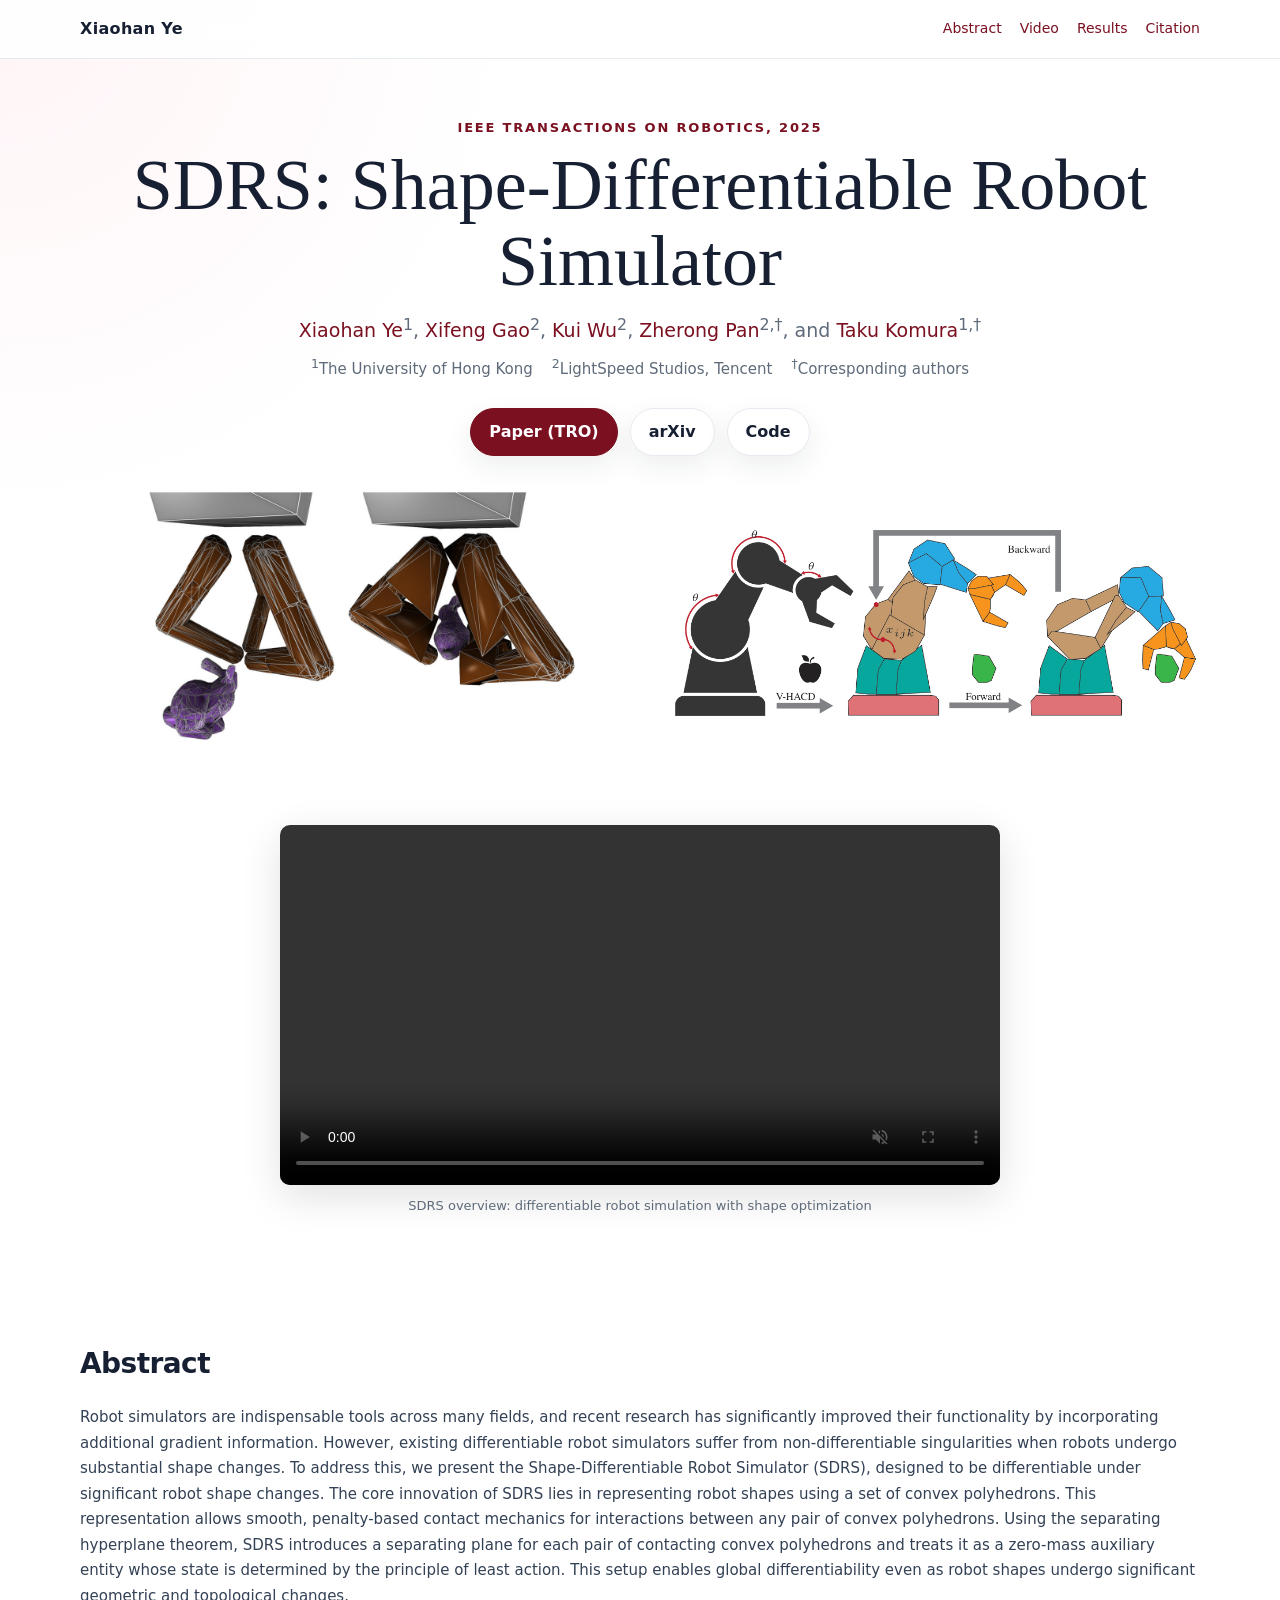
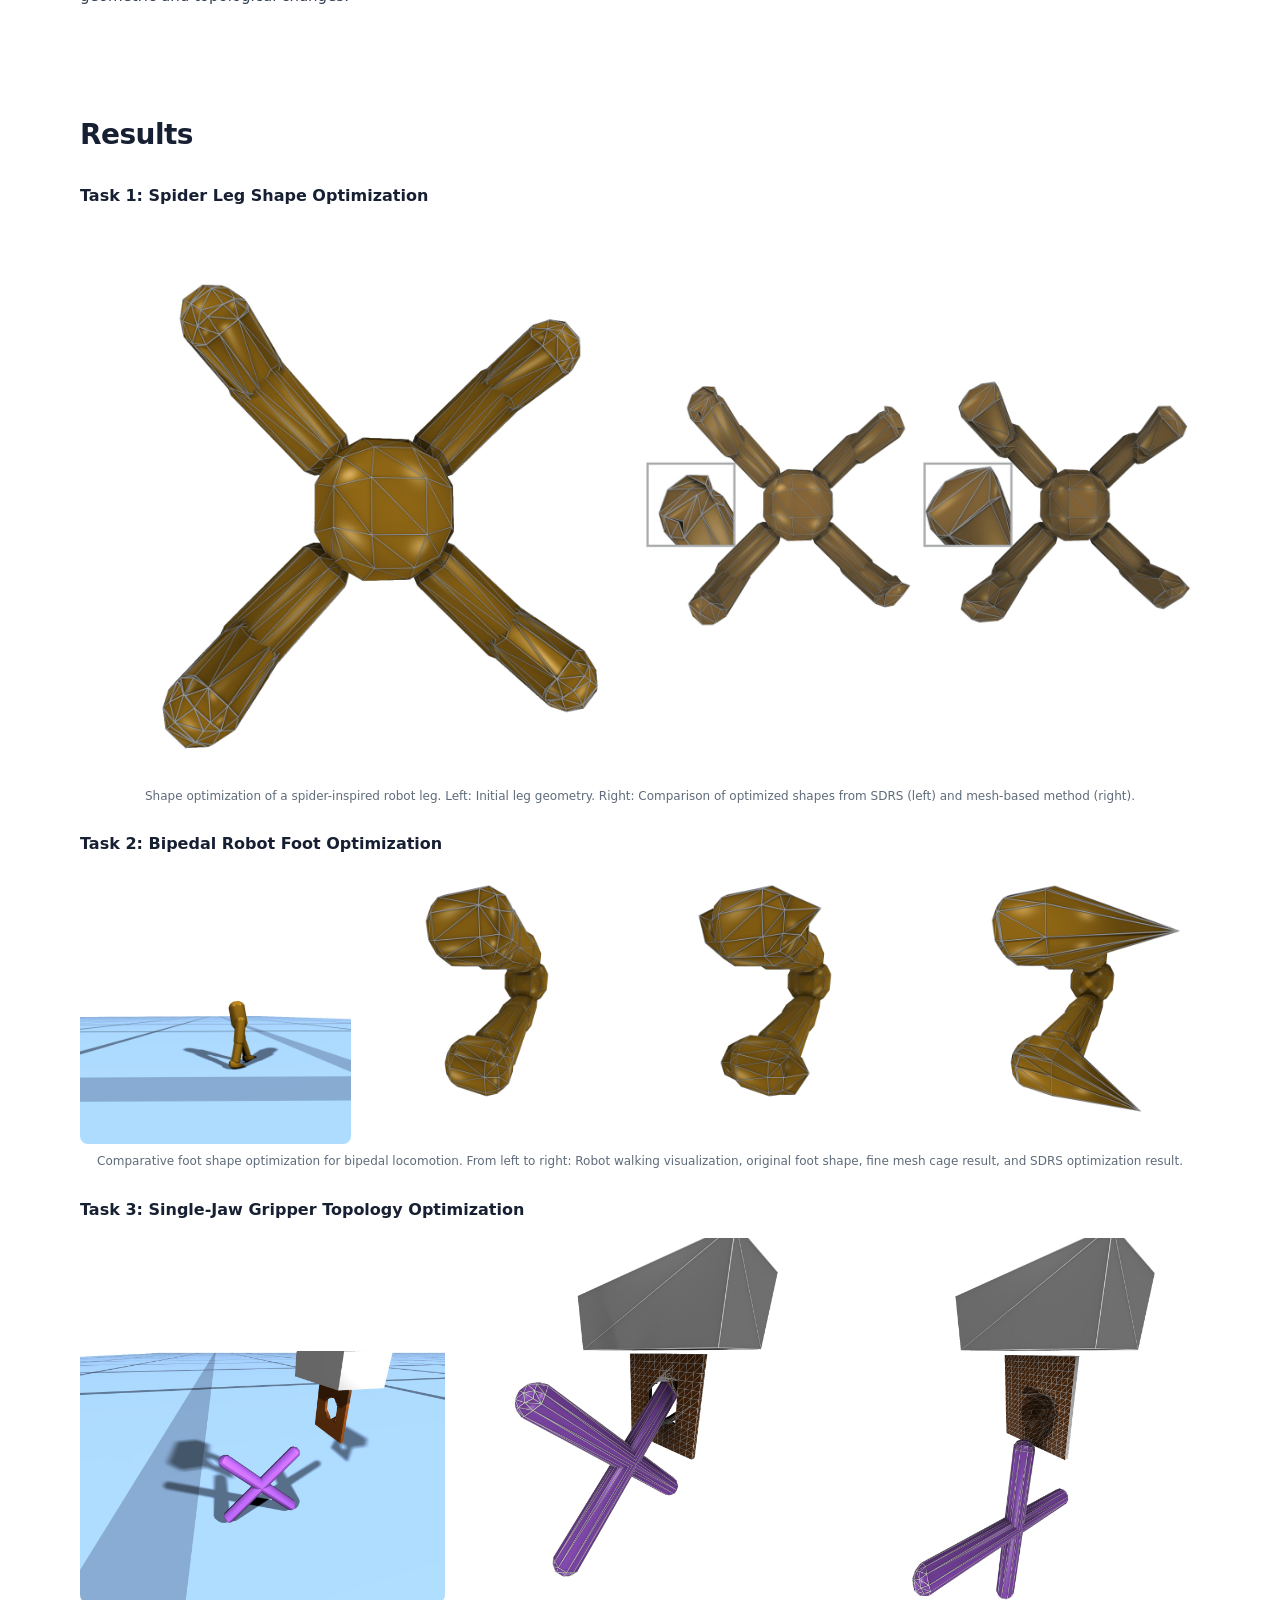
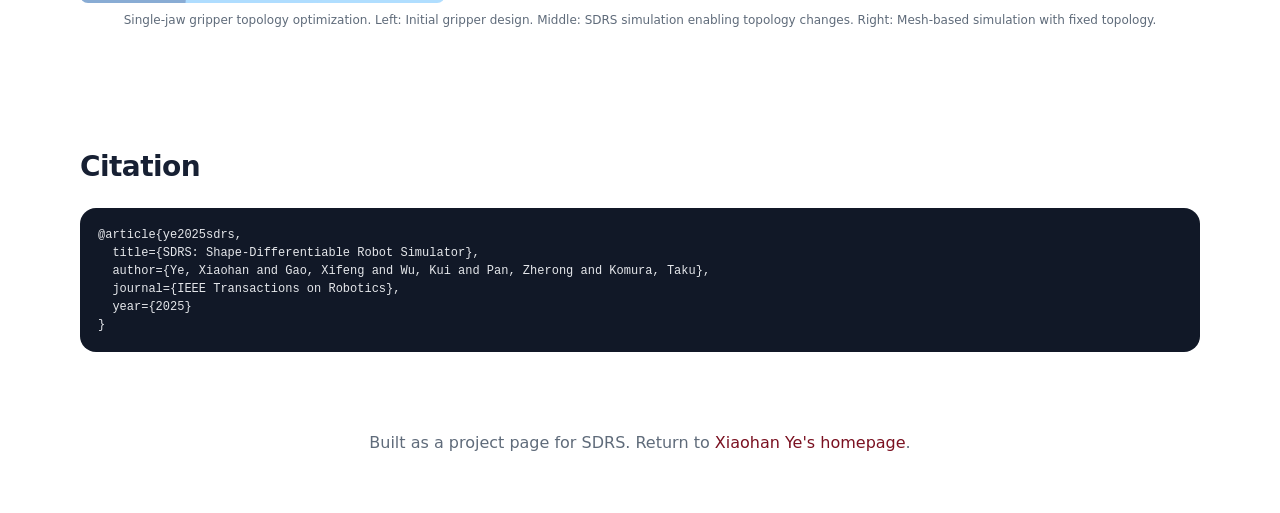
==== sdrs/index.html @ 5a02ea46 "add sdrs" ====
<!doctype html>
<html lang="en">
<head>
  <meta charset="utf-8">
  <meta name="viewport" content="width=device-width, initial-scale=1">
  <title>SDRS: Shape-Differentiable Robot Simulator</title>
  <meta name="description" content="Project page for SDRS: Shape-Differentiable Robot Simulator.">
  <meta name="author" content="Xiaohan Ye">
  <meta property="og:title" content="SDRS: Shape-Differentiable Robot Simulator">
  <meta property="og:description" content="A robot simulator differentiable with respect to state, control, and robot shape under large geometric and topological changes.">
  <meta property="og:image" content="https://xiaohanye99.github.io/sdrs/assets/img/tro/fig2_pipeline.jpg">
  <link rel="stylesheet" href="style.css">
</head>
<body>
  <nav class="nav"><div class="container nav-inner"><a class="brand" href="../">Xiaohan Ye</a><div class="nav-links"><a href="#abstract">Abstract</a><a href="#video">Video</a><a href="#results">Results</a><a href="#citation">Citation</a></div></div></nav>
  
  <header class="hero container">
    <div class="eyebrow">IEEE Transactions on Robotics, 2025</div>
    <h1>SDRS: Shape-Differentiable Robot Simulator</h1>
    <div class="authors">
      <a href="../">Xiaohan Ye</a><sup>1</sup>, 
      <a href="https://gaoxifeng.github.io/">Xifeng Gao</a><sup>2</sup>, 
      <a href="https://kuiwuchn.github.io/">Kui Wu</a><sup>2</sup>, 
      <a href="https://dyingbrain.github.io/">Zherong Pan</a><sup>2,†</sup>, and 
      <a href="https://i.cs.hku.hk/~taku/">Taku Komura</a><sup>1,†</sup>
    </div>
    <div class="affiliations"><sup>1</sup>The University of Hong Kong &nbsp;&nbsp; <sup>2</sup>LightSpeed Studios, Tencent &nbsp;&nbsp; <sup>†</sup>Corresponding authors</div>
    <div class="actions">
      <a class="button primary" href="https://ieeexplore.ieee.org/document/11266917">Paper (TRO)</a>
      <a class="button" href="https://arxiv.org/abs/2412.19127">arXiv</a>
      <a class="button" href="https://bitbucket.org/runningblade/libdifferentiable/src/ConvexHullPBAD/">Code</a>
    </div>
    
    <!-- Teaser: original Fig. 1 and Fig. 2 sources from TRO25__SDRS -->
    <div style="display:grid; grid-template-columns:1fr 1fr; gap:20px; margin-top:30px; align-items:center;">
      <img src="assets/img/tro/fig1_teaser.jpg" alt="Gripper shape optimization teaser" style="width:100%; height:260px; object-fit:contain; border-radius:8px; display:block;">
      <img src="assets/img/fig2_co_design.jpg" alt="Differentiable robot co-design pipeline with annotations" style="width:100%; height:260px; object-fit:contain; border-radius:8px; display:block;">
    </div>
    
    <!-- Main Video -->
    <section id="video" style="margin-top:35px;">
      <div style="max-width:720px; margin:0 auto; border-radius:10px; overflow:hidden; box-shadow:0 12px 40px rgba(0,0,0,0.12);">
        <video controls autoplay muted loop preload="metadata" style="width:100%; display:block;" src="assets/video/main.mp4"></video>
      </div>
      <div style="text-align:center; margin-top:10px; color:var(--muted); font-size:13px;">SDRS overview: differentiable robot simulation with shape optimization</div>
    </section>
  </header>
  
  <main>
    <section id="abstract" class="container">
      <h2 class="section-title">Abstract</h2>
      <p style="font-size:15px; line-height:1.7; color:#334155;">Robot simulators are indispensable tools across many fields, and recent research has significantly improved their functionality by incorporating additional gradient information. However, existing differentiable robot simulators suffer from non-differentiable singularities when robots undergo substantial shape changes. To address this, we present the Shape-Differentiable Robot Simulator (SDRS), designed to be differentiable under significant robot shape changes. The core innovation of SDRS lies in representing robot shapes using a set of convex polyhedrons. This representation allows smooth, penalty-based contact mechanics for interactions between any pair of convex polyhedrons. Using the separating hyperplane theorem, SDRS introduces a separating plane for each pair of contacting convex polyhedrons and treats it as a zero-mass auxiliary entity whose state is determined by the principle of least action. This setup enables global differentiability even as robot shapes undergo significant geometric and topological changes.</p>
    </section>

    <section id="results" class="container">
      <h2 class="section-title">Results</h2>

      <!-- Task 1: Spider Leg Shape Optimization -->
      <h3 style="font-size:16px; margin:25px 0 15px;">Task 1: Spider Leg Shape Optimization</h3>
      <div style="display:grid; grid-template-columns:1fr 1fr; gap:12px; margin-bottom:8px; align-items:center;">
        <img src="assets/img/tro/spider_original.jpg" alt="Initial spider leg design" style="width:100%; height:auto; border-radius:8px; display:block;">
        <img src="assets/img/tro/spider_shape_compare.jpg" alt="Optimized spider leg shapes comparison" style="width:100%; height:auto; border-radius:8px; display:block;">
      </div>
      <div style="font-size:12px; color:var(--muted); margin-bottom:25px; text-align:center;">Shape optimization of a spider-inspired robot leg. Left: Initial leg geometry. Right: Comparison of optimized shapes from SDRS (left) and mesh-based method (right).</div>

      <!-- Task 2: Bipedal Robot Foot Optimization -->
      <h3 style="font-size:16px; margin:25px 0 15px;">Task 2: Bipedal Robot Foot Optimization</h3>
      <div style="display:grid; grid-template-columns:repeat(4, 1fr); gap:12px; margin-bottom:8px; align-items:center;">
        <img src="assets/img/bipedal_0.jpg" alt="Bipedal robot walking render" style="width:100%; border-radius:8px; display:block;">
        <img src="assets/img/tro/bipedal_original.jpg" alt="Original bipedal foot design" style="width:100%; border-radius:8px; display:block;">
        <img src="assets/img/tro/bipedal_mesh_fine.jpg" alt="Foot optimized with fine mesh cage" style="width:100%; border-radius:8px; display:block;">
        <img src="assets/img/tro/bipedal_ours.jpg" alt="Foot optimized with SDRS" style="width:100%; border-radius:8px; display:block;">
      </div>
      <div style="font-size:12px; color:var(--muted); margin-bottom:25px; text-align:center;">Comparative foot shape optimization for bipedal locomotion. From left to right: Robot walking visualization, original foot shape, fine mesh cage result, and SDRS optimization result.</div>

      <!-- Task 3: Single-Jaw Gripper Topology Optimization -->
      <h3 style="font-size:16px; margin:25px 0 15px;">Task 3: Single-Jaw Gripper Topology Optimization</h3>
      <div style="display:grid; grid-template-columns:repeat(3, 1fr); gap:12px; margin-bottom:8px; align-items:center;">
        <img src="assets/img/gripper_0.jpg" alt="Single-jaw gripper initial design" style="width:100%; border-radius:8px; display:block;">
        <img src="assets/img/tro/single_gripper_ours_scene.jpg" alt="SDRS gripper simulation scene" style="width:100%; border-radius:8px; display:block;">
        <img src="assets/img/tro/single_gripper_mesh_scene.jpg" alt="Mesh-based gripper simulation scene" style="width:100%; border-radius:8px; display:block;">
      </div>
      <div style="font-size:12px; color:var(--muted); margin-bottom:25px; text-align:center;">Single-jaw gripper topology optimization. Left: Initial gripper design. Middle: SDRS simulation enabling topology changes. Right: Mesh-based simulation with fixed topology.</div>
    </section>

    <section id="citation" class="container">
      <h2 class="section-title">Citation</h2>
      <pre style="font-size:12px;"><code>@article{ye2025sdrs,
  title={SDRS: Shape-Differentiable Robot Simulator},
  author={Ye, Xiaohan and Gao, Xifeng and Wu, Kui and Pan, Zherong and Komura, Taku},
  journal={IEEE Transactions on Robotics},
  year={2025}
}</code></pre>
    </section>
  </main>
  <footer class="container">Built as a project page for SDRS. Return to <a href="../">Xiaohan Ye's homepage</a>.</footer>
</body>
</html>
---- sdrs/style.css ----
:root {
  --ink: #172033;
  --muted: #5f6b7a;
  --line: #e7eaf0;
  --paper: #ffffff;
  --accent: #7a1020;
}
* { box-sizing: border-box; }
html { scroll-behavior: smooth; }
body { margin: 0; font-family: Inter, ui-sans-serif, system-ui, -apple-system, BlinkMacSystemFont, "Segoe UI", Arial, sans-serif; color: var(--ink); background: radial-gradient(circle at top left, #fff4f6 0, transparent 32rem), var(--paper); line-height: 1.65; }
a { color: var(--accent); text-decoration: none; }
a:hover { text-decoration: underline; }
.container { width: min(1120px, calc(100% - 36px)); margin: 0 auto; }
.nav { position: sticky; top: 0; z-index: 10; backdrop-filter: blur(18px); background: rgba(255,255,255,.86); border-bottom: 1px solid var(--line); }
.nav-inner { display: flex; justify-content: space-between; align-items: center; min-height: 58px; gap: 18px; }
.brand { font-weight: 800; letter-spacing: .02em; color: var(--ink); }
.nav-links { display: flex; gap: 18px; flex-wrap: wrap; font-size: 14px; }
.hero { padding: 58px 0 36px; text-align: center; }
.eyebrow { color: var(--accent); font-weight: 800; letter-spacing: .14em; text-transform: uppercase; font-size: 13px; }
h1 { margin: 10px auto 12px; font-family: Georgia, 'Times New Roman', serif; font-weight: 500; font-size: clamp(42px, 6vw, 72px); line-height: 1.05; max-width: 1040px; }
.authors, .affiliations { color: var(--muted); }
.authors { font-size: 19px; }
.affiliations { margin-top: 8px; font-size: 15px; }
.actions { margin-top: 26px; display: flex; justify-content: center; gap: 12px; flex-wrap: wrap; }
.button { display: inline-flex; align-items: center; justify-content: center; padding: 10px 18px; border-radius: 999px; border: 1px solid var(--line); background: white; color: var(--ink); font-weight: 800; box-shadow: 0 10px 28px rgba(23,32,51,.08); }
.button.primary { background: var(--accent); border-color: var(--accent); color: white; }
.teaser-card { margin: 18px auto 0; padding: 14px; border: 1px solid var(--line); border-radius: 28px; background: rgba(255,255,255,.82); box-shadow: 0 28px 80px rgba(23,32,51,.10); }
.teaser-card img { display: block; width: 100%; border-radius: 18px; }
section { padding: 44px 0; }
.section-title { font-size: 28px; margin: 0 0 18px; font-weight: 900; letter-spacing: -.02em; }
.lead { font-size: 18px; color: #334155; }
.grid { display: grid; gap: 18px; }
.grid.two { grid-template-columns: repeat(2, minmax(0, 1fr)); }
.grid.three { grid-template-columns: repeat(3, minmax(0, 1fr)); }
.card { border: 1px solid var(--line); border-radius: 22px; background: rgba(255,255,255,.86); padding: 18px; box-shadow: 0 16px 42px rgba(23,32,51,.07); }
.card h3 { margin: 0 0 8px; font-size: 18px; }
.figure { padding: 10px; }
.figure img, .video-card video { width: 100%; display: block; border-radius: 16px; background: #fff; }
.caption { margin-top: 10px; color: var(--muted); font-size: 14px; }
pre { overflow-x: auto; margin: 0; padding: 18px; border-radius: 16px; background: #111827; color: #e5e7eb; font-size: 13px; line-height: 1.5; }
footer { padding: 34px 0 56px; color: var(--muted); text-align: center; }
@media (max-width: 820px) { .nav-inner { align-items: flex-start; flex-direction: column; padding: 12px 0; } .grid.two, .grid.three { grid-template-columns: 1fr; } .hero { padding-top: 34px; } }
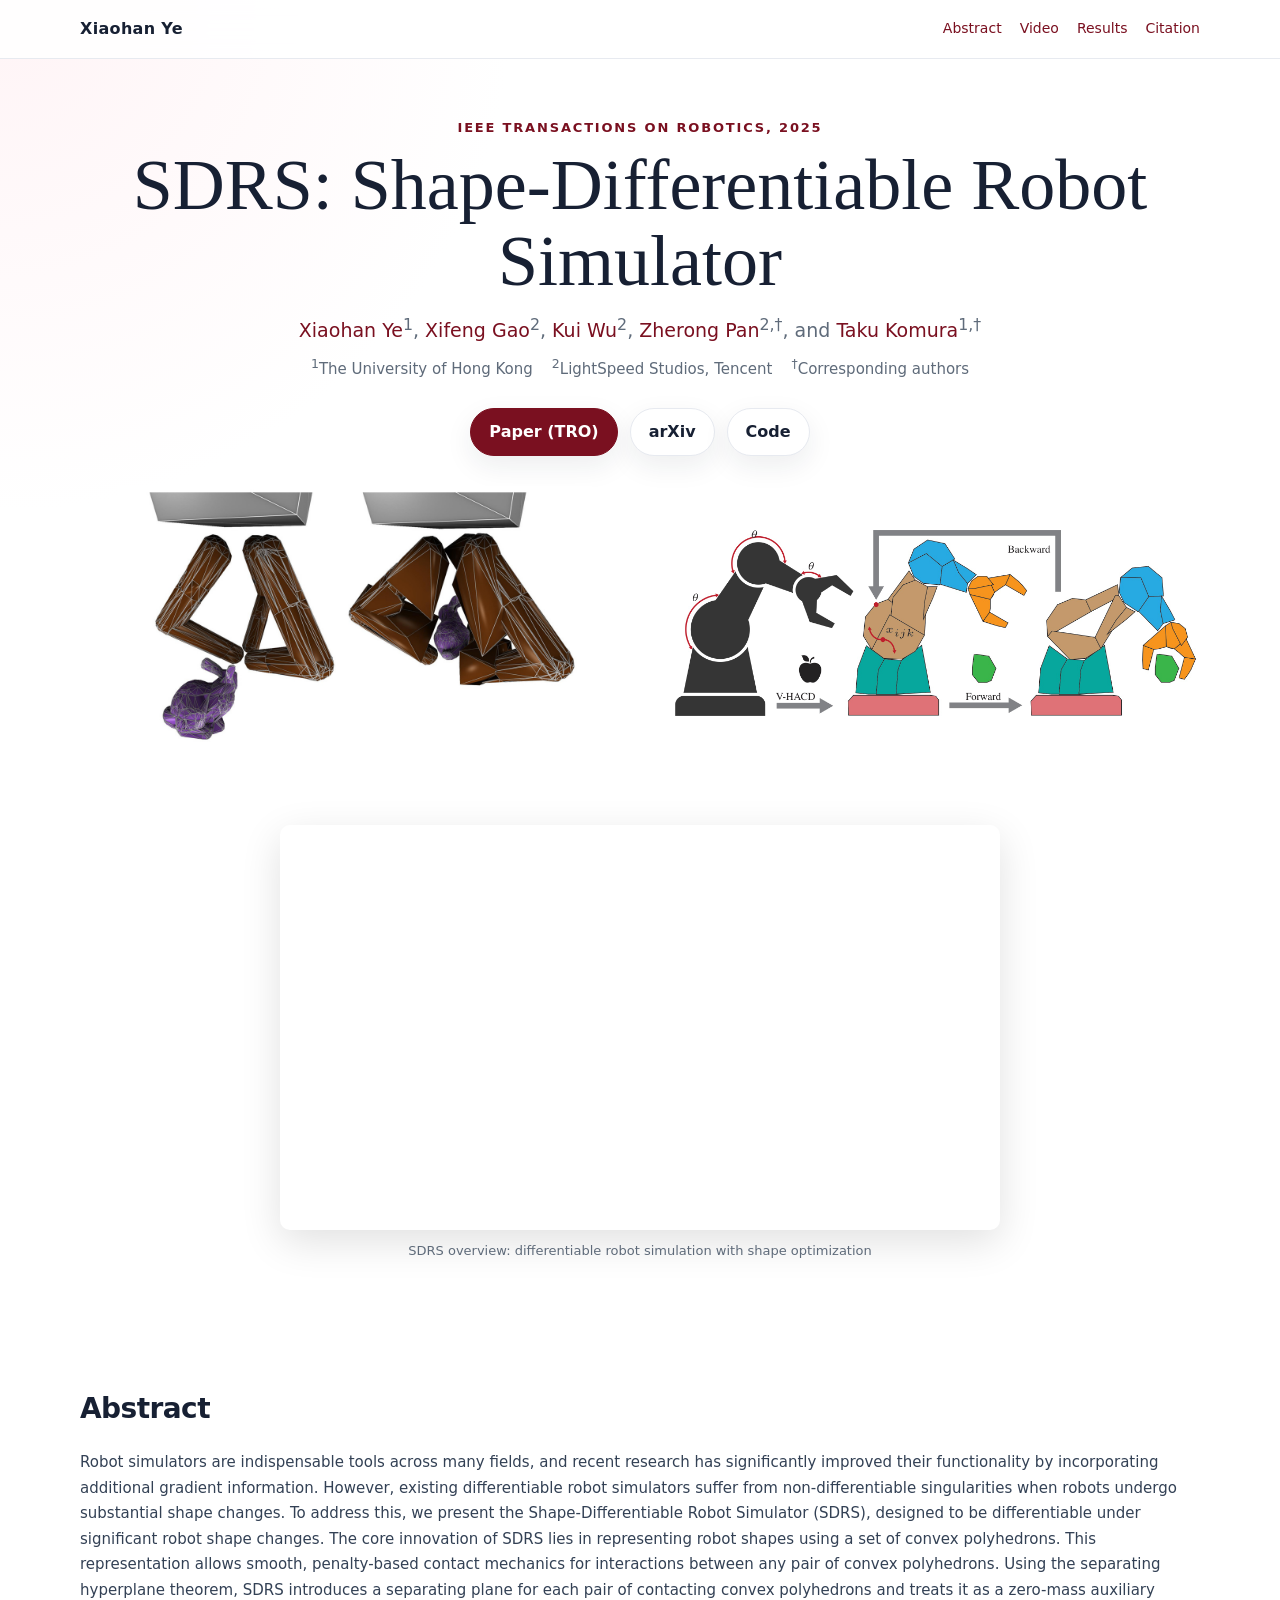
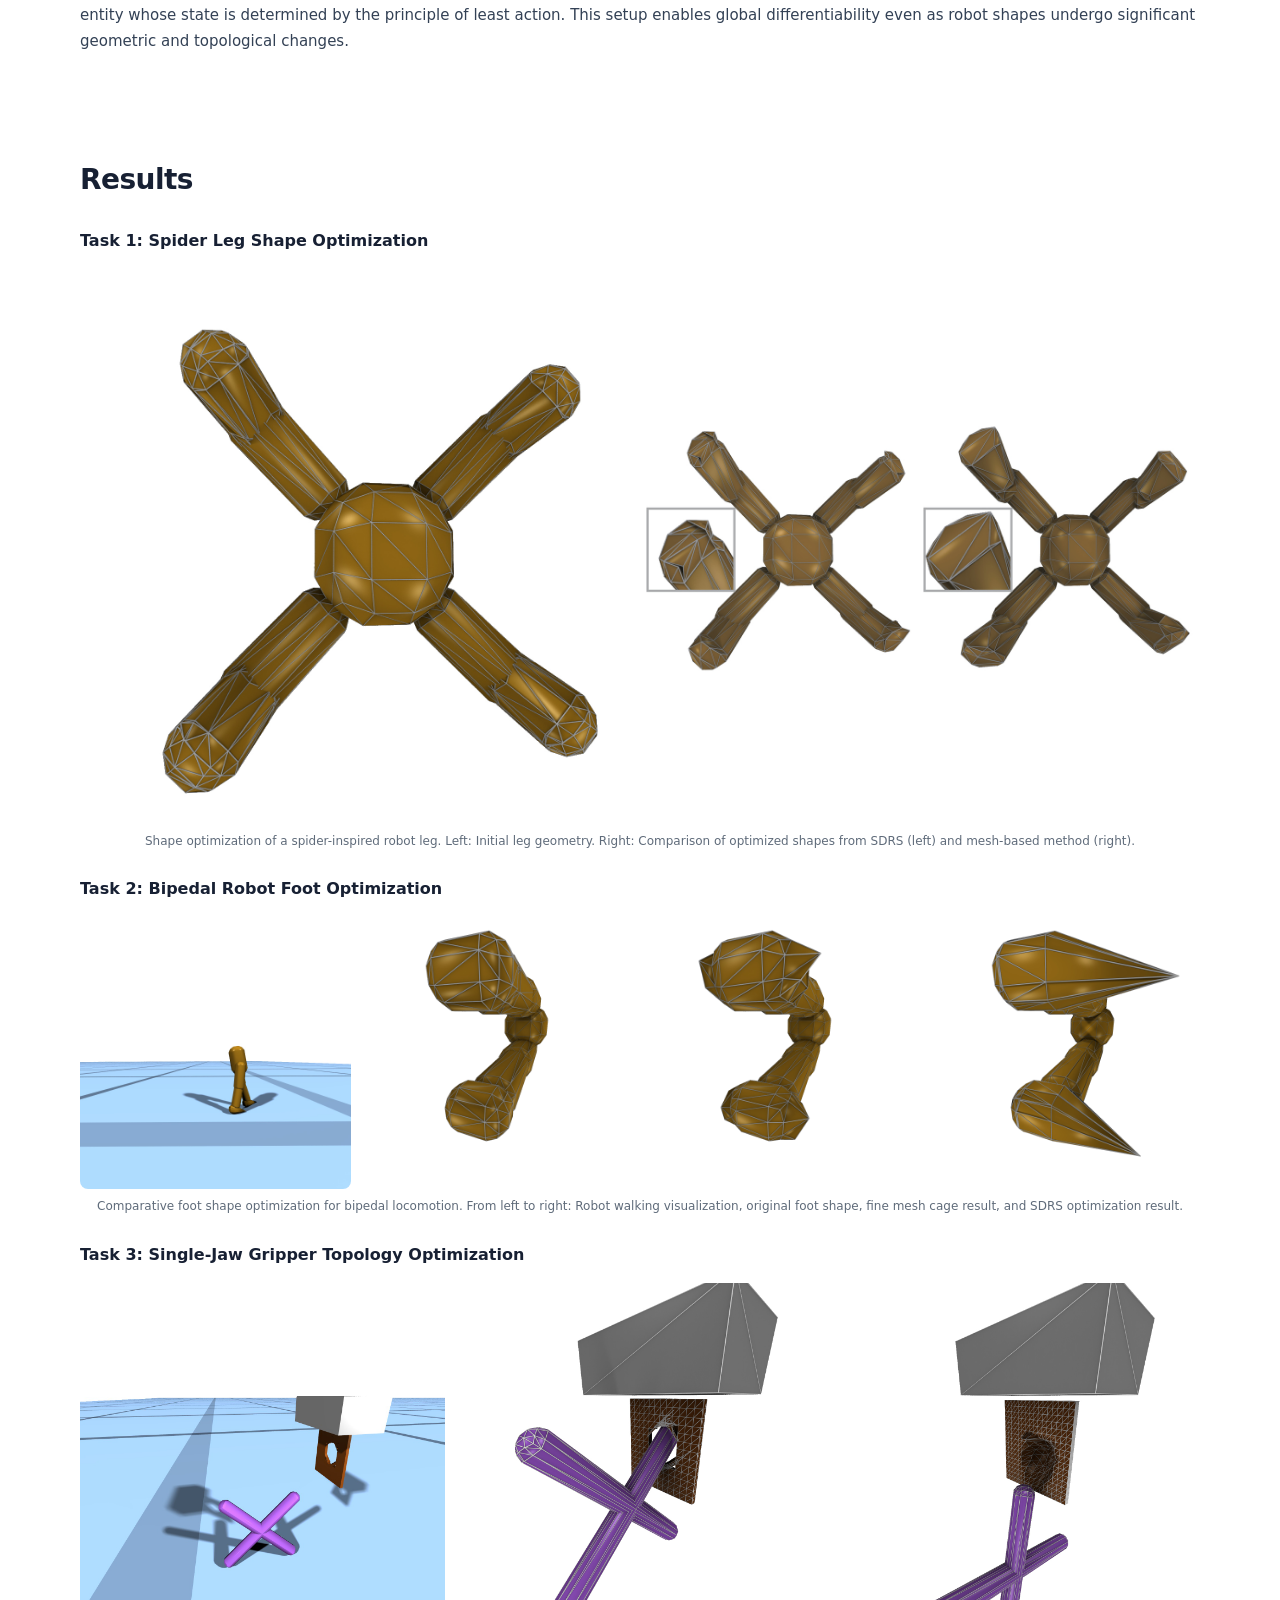
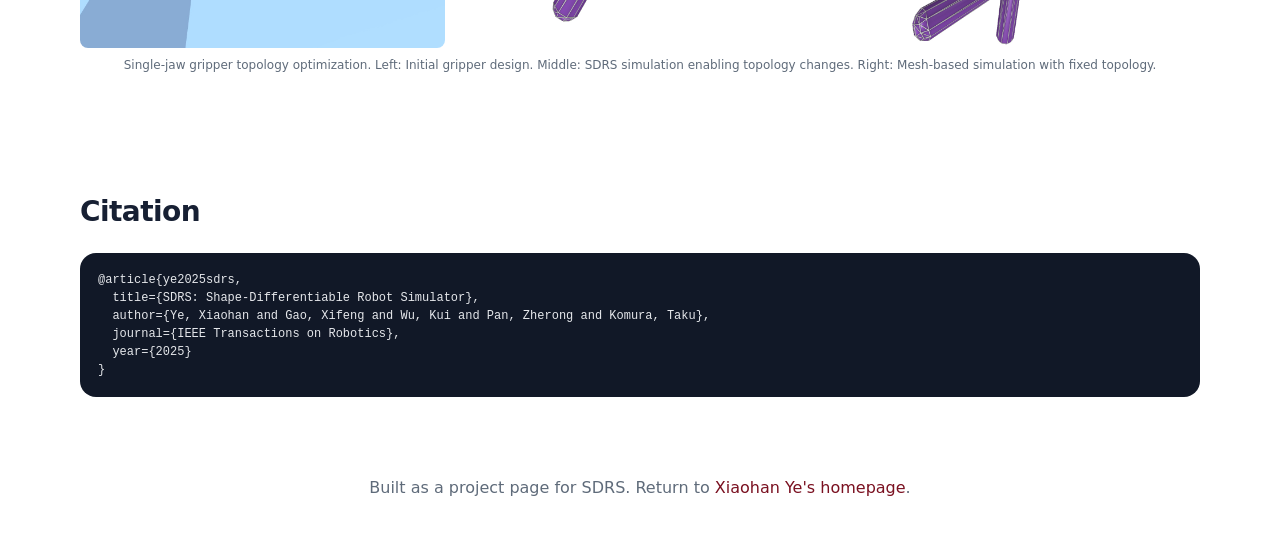
==== commit e7240eab: "add sdrs" ====
--- a/sdrs/index.html
+++ b/sdrs/index.html
@@ -37,10 +37,10 @@
       <img src="assets/img/fig2_co_design.jpg" alt="Differentiable robot co-design pipeline with annotations" style="width:100%; height:260px; object-fit:contain; border-radius:8px; display:block;">
     </div>
     
-    <!-- Main Video -->
+    <!-- Main Video (YouTube) -->
     <section id="video" style="margin-top:35px;">
       <div style="max-width:720px; margin:0 auto; border-radius:10px; overflow:hidden; box-shadow:0 12px 40px rgba(0,0,0,0.12);">
-        <video controls autoplay muted loop preload="metadata" style="width:100%; display:block;" src="assets/video/main.mp4"></video>
+        <iframe width="720" height="405" src="https://www.youtube.com/embed/oDkvNAoR6Rw" title="SDRS overview video" frameborder="0" allow="accelerometer; autoplay; clipboard-write; encrypted-media; gyroscope; picture-in-picture; web-share" allowfullscreen style="width:100%; aspect-ratio:16/9; display:block;"></iframe>
       </div>
       <div style="text-align:center; margin-top:10px; color:var(--muted); font-size:13px;">SDRS overview: differentiable robot simulation with shape optimization</div>
     </section>
@@ -96,3 +96,4 @@
   <footer class="container">Built as a project page for SDRS. Return to <a href="../">Xiaohan Ye's homepage</a>.</footer>
 </body>
 </html>
+
